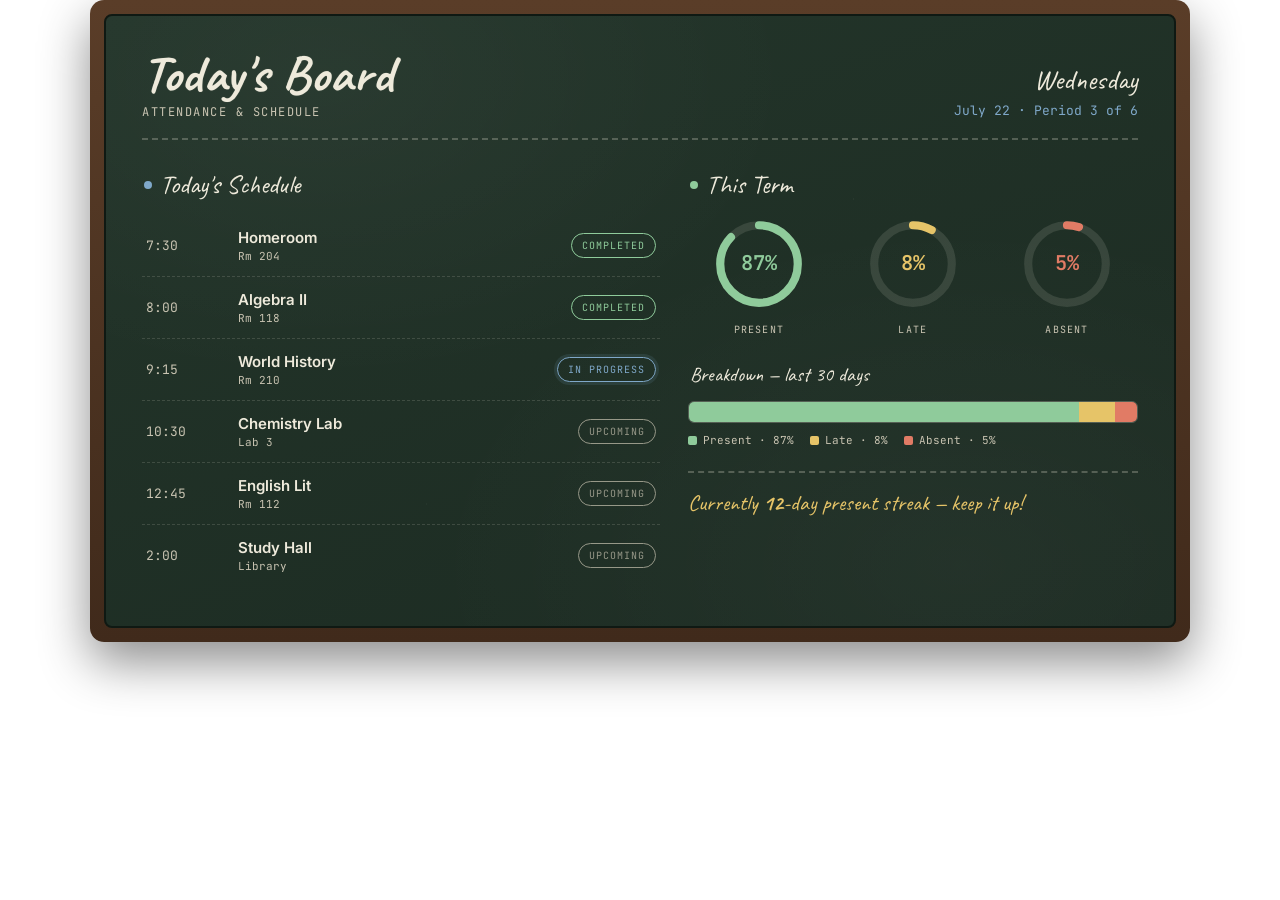
==== dashboard.html @ 0fea74de "created the initial idea or concept of the website." ====
<!DOCTYPE html>
<html lang="en">
<head>
<meta charset="UTF-8">
<meta name="viewport" content="width=device-width, initial-scale=1.0">
<title>Attendance Board</title>
<link rel="preconnect" href="https://fonts.googleapis.com">
<link rel="preconnect" href="https://fonts.gstatic.com" crossorigin>
<link rel="stylesheet" href="/dashboard/dashboard.css">
</head>
<body>

<div class="frame">
  <div class="board">
    <header class="top">
      <div>
        <div class="headline">Today's Board</div>
        <div class="subline">Attendance &amp; Schedule</div>
      </div>
      <div class="date-badge">
        <span class="big" id="dateBig">Wednesday</span>
        July 22 &middot; Period 3 of 6
      </div>
    </header>

    <div class="layout">
      <!-- schedule -->
      <section>
        <div class="panel-title"><span class="dot"></span>Today's Schedule</div>
        <ul class="schedule-list" id="scheduleList"></ul>
      </section>

      <!-- stats -->
      <section>
        <div class="panel-title"><span class="dot" style="background:var(--chalk-mint)"></span>This Term</div>

        <div class="rings-row" id="ringsRow"></div>

        <div class="panel-title" style="font-size:20px;">Breakdown &mdash; last 30 days</div>
        <div class="stack-bar" id="stackBar"></div>
        <div class="legend" id="legend"></div>

        <div class="streak-note">Currently <span class="num">12</span>-day present streak &mdash; keep it up!</div>
      </section>
    </div>
  </div>
</div>

<script src="/dashboard/dashboard.js" defer></script>

</body>
</html>
---- dashboard/dashboard.css ----
@import url('https://fonts.googleapis.com/css2?family=Caveat:wght@500;600;700&family=Inter:wght@400;500;600;700&family=JetBrains+Mono:wght@400;500;600&display=swap');

:root{
  --board-1:#1c2b22;
  --board-2:#23352a;
  --board-edge:#0f1913;
  --chalk-white:#eeeadb;
  --chalk-white-dim:#c9c4b2;
  --chalk-mint:#8fcb9b;
  --chalk-yellow:#e6c468;
  --chalk-coral:#e17b65;
  --chalk-blue:#7fa8c9;
  --wood-frame:#5a3d28;
  --wood-frame-dark:#402a1b;
}

*{box-sizing:border-box;}

body{
  margin:0;
  background:transparent;
  font-family:'Inter',sans-serif;
  color:var(--chalk-white);
}

.frame{
  background:linear-gradient(180deg,var(--wood-frame),var(--wood-frame-dark));
  padding:14px;
  border-radius:14px;
  max-width:1100px;
  margin:0 auto;
  box-shadow:0 20px 50px rgba(0,0,0,.45);
}

.board{
  background:
    radial-gradient(ellipse at 20% 10%, rgba(255,255,255,0.035), transparent 40%),
    radial-gradient(ellipse at 80% 90%, rgba(255,255,255,0.03), transparent 45%),
    linear-gradient(160deg, var(--board-2), var(--board-1));
  border:2px solid var(--board-edge);
  border-radius:8px;
  padding:32px 36px 40px;
  position:relative;
  overflow:hidden;
}

.board::after{
  content:"";
  position:absolute;
  inset:0;
  background-image:
    radial-gradient(1px 1px at 10% 20%, rgba(255,255,255,.08), transparent),
    radial-gradient(1px 1px at 30% 80%, rgba(255,255,255,.06), transparent),
    radial-gradient(1px 1px at 70% 30%, rgba(255,255,255,.07), transparent),
    radial-gradient(1px 1px at 85% 65%, rgba(255,255,255,.05), transparent),
    radial-gradient(1px 1px at 50% 50%, rgba(255,255,255,.04), transparent);
  pointer-events:none;
}

header.top{
  display:flex;
  justify-content:space-between;
  align-items:flex-end;
  margin-bottom:28px;
  position:relative;
  z-index:1;
  flex-wrap:wrap;
  gap:12px;
  border-bottom:2px dashed rgba(238,234,219,0.25);
  padding-bottom:18px;
}

.headline{
  font-family:'Caveat',cursive;
  font-weight:700;
  font-size:52px;
  line-height:1;
  letter-spacing:.5px;
  color:var(--chalk-white);
  text-shadow:0 0 1px rgba(238,234,219,0.3);
}

.subline{
  font-family:'JetBrains Mono',monospace;
  font-size:12px;
  letter-spacing:1.5px;
  text-transform:uppercase;
  color:var(--chalk-white-dim);
  margin-top:4px;
}

.date-badge{
  font-family:'JetBrains Mono',monospace;
  font-size:13px;
  color:var(--chalk-blue);
  text-align:right;
  line-height:1.5;
}

.date-badge .big{
  font-family:'Caveat',cursive;
  font-size:28px;
  color:var(--chalk-white);
  display:block;
}

.layout{
  display:grid;
  grid-template-columns:1.15fr 1fr;
  gap:28px;
  position:relative;
  z-index:1;
}

@media (max-width:760px){
  .layout{grid-template-columns:1fr;}
  .headline{font-size:40px;}
}

.panel-title{
  font-family:'Caveat',cursive;
  font-size:26px;
  color:var(--chalk-white);
  margin:0 0 14px 2px;
  display:flex;
  align-items:center;
  gap:8px;
}

.panel-title .dot{
  width:8px;
  height:8px;
  border-radius:50%;
  background:var(--chalk-blue);
  display:inline-block;
}

.schedule-list{
  list-style:none;
  margin:0;
  padding:0;
  display:flex;
  flex-direction:column;
  gap:0;
}

.schedule-item{
  display:grid;
  grid-template-columns:78px 1fr auto;
  align-items:center;
  gap:14px;
  padding:13px 4px;
  border-bottom:1px dashed rgba(238,234,219,0.15);
}

.schedule-item:last-child{border-bottom:none;}

.schedule-time{
  font-family:'JetBrains Mono',monospace;
  font-size:13px;
  color:var(--chalk-white-dim);
}

.schedule-info .subject{
  font-weight:600;
  font-size:15px;
  color:var(--chalk-white);
}

.schedule-info .room{
  font-family:'JetBrains Mono',monospace;
  font-size:11px;
  color:var(--chalk-white-dim);
  margin-top:2px;
}

.status-pill{
  font-family:'JetBrains Mono',monospace;
  font-size:10px;
  letter-spacing:1px;
  text-transform:uppercase;
  padding:5px 10px;
  border-radius:20px;
  border:1px solid currentColor;
  white-space:nowrap;
}

.status-pill.now{color:var(--chalk-blue); box-shadow:0 0 0 3px rgba(127,168,201,0.12);}
.status-pill.done{color:var(--chalk-mint);}
.status-pill.upcoming{color:var(--chalk-white-dim); opacity:.7;}

.rings-row{
  display:flex;
  justify-content:space-between;
  gap:12px;
  margin-bottom:26px;
}

.ring-card{
  text-align:center;
  flex:1;
}

.ring-card svg{width:100%; max-width:98px; height:auto;}

.ring-label{
  font-family:'JetBrains Mono',monospace;
  font-size:10px;
  letter-spacing:1.2px;
  text-transform:uppercase;
  margin-top:6px;
  color:var(--chalk-white-dim);
}

.ring-value{
  font-family:'Caveat',cursive;
  font-size:24px;
  font-weight:700;
}

.stack-bar{
  height:22px;
  border-radius:6px;
  overflow:hidden;
  display:flex;
  border:1px solid rgba(238,234,219,0.25);
  margin-bottom:10px;
}

.stack-seg{height:100%;}

.legend{
  display:flex;
  gap:16px;
  flex-wrap:wrap;
  font-family:'JetBrains Mono',monospace;
  font-size:11px;
  color:var(--chalk-white-dim);
  margin-bottom:24px;
}

.legend span{display:flex; align-items:center; gap:6px;}

.legend i{width:9px;height:9px;border-radius:2px;display:inline-block;}

.streak-note{
  font-family:'Caveat',cursive;
  font-size:22px;
  color:var(--chalk-yellow);
  border-top:2px dashed rgba(238,234,219,0.25);
  padding-top:16px;
  margin-top:4px;
}

.streak-note .num{font-weight:700;}

.ring-progress{
  transition:stroke-dashoffset 1.1s ease;
}

@media (prefers-reduced-motion:reduce){
  .ring-progress{transition:none;}
}
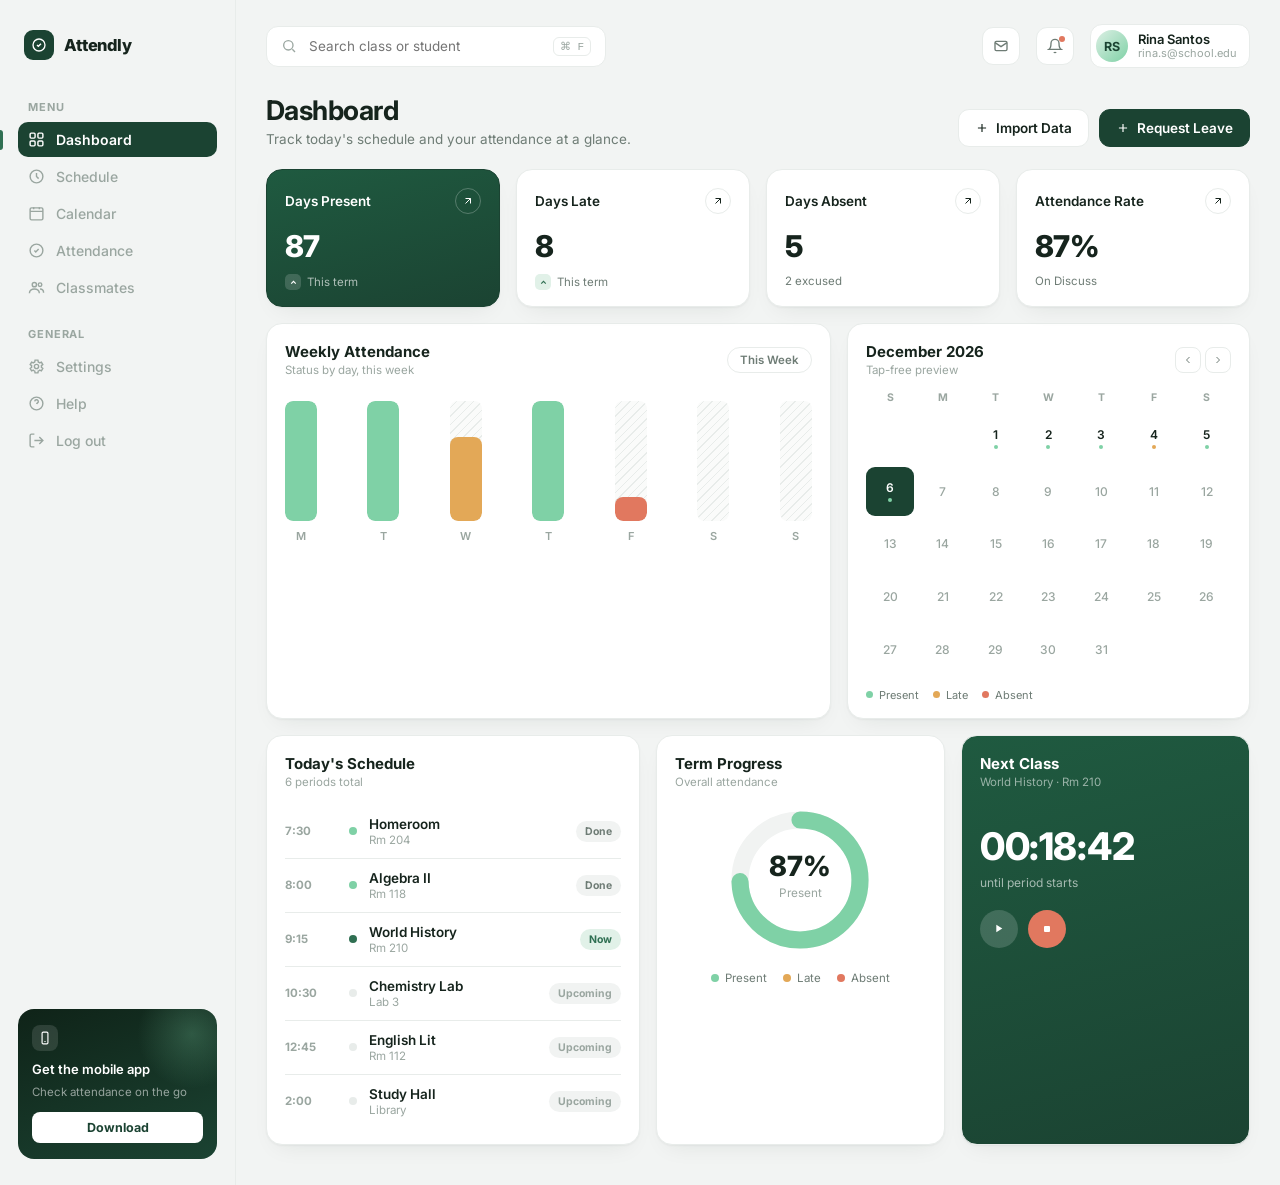
==== commit 36e4d10e: "#1 implemented" ====
--- a/dashboard.html
+++ b/dashboard.html
@@ -3,50 +3,241 @@
 <head>
 <meta charset="UTF-8">
 <meta name="viewport" content="width=device-width, initial-scale=1.0">
-<title>Attendance Board</title>
-<link rel="preconnect" href="https://fonts.googleapis.com">
-<link rel="preconnect" href="https://fonts.gstatic.com" crossorigin>
-<link rel="stylesheet" href="/dashboard/dashboard.css">
+<title>Dashboard</title>
+<link rel="stylesheet" href="./dashboard/dashboard.css">
 </head>
 <body>
 
-<div class="frame">
-  <div class="board">
-    <header class="top">
+<div class="app">
+
+  <!-- ================= SIDEBAR ================= -->
+  <aside class="sidebar">
+    <div class="brand">
+      <div class="brand-mark">
+        <svg viewBox="0 0 24 24" fill="none" stroke="#fff" stroke-width="2"><path d="M9 12l2 2 4-4"/><circle cx="12" cy="12" r="9"/></svg>
+      </div>
+      <div class="brand-name">Attendly</div>
+    </div>
+
+    <div class="nav-label">Menu</div>
+    <div class="nav-group">
+      <a class="nav-item active" href="javascript:void(0)">
+        <svg viewBox="0 0 24 24" fill="none" stroke="currentColor" stroke-width="2"><rect x="3" y="3" width="7" height="7" rx="1.5"/><rect x="14" y="3" width="7" height="7" rx="1.5"/><rect x="3" y="14" width="7" height="7" rx="1.5"/><rect x="14" y="14" width="7" height="7" rx="1.5"/></svg>
+        Dashboard
+      </a>
+      <a class="nav-item" href="javascript:void(0)">
+        <svg viewBox="0 0 24 24" fill="none" stroke="currentColor" stroke-width="2"><circle cx="12" cy="12" r="9"/><path d="M12 7v5l3 3"/></svg>
+        Schedule
+      </a>
+      <a class="nav-item" href="javascript:void(0)">
+        <svg viewBox="0 0 24 24" fill="none" stroke="currentColor" stroke-width="2"><rect x="3" y="4" width="18" height="17" rx="2"/><path d="M3 9h18M8 3v3M16 3v3"/></svg>
+        Calendar
+      </a>
+      <a class="nav-item" href="javascript:void(0)">
+        <svg viewBox="0 0 24 24" fill="none" stroke="currentColor" stroke-width="2"><path d="M9 12l2 2 4-4"/><circle cx="12" cy="12" r="9"/></svg>
+        Attendance
+      </a>
+      <a class="nav-item" href="javascript:void(0)">
+        <svg viewBox="0 0 24 24" fill="none" stroke="currentColor" stroke-width="2"><circle cx="9" cy="8" r="3"/><path d="M2 20c0-3.5 3-6 7-6s7 2.5 7 6"/><circle cx="17" cy="8" r="2.5"/><path d="M17 14c2.8 0 5 2 5 5.5"/></svg>
+        Classmates
+      </a>
+    </div>
+
+    <div class="nav-label">General</div>
+    <div class="nav-group">
+      <a class="nav-item" href="javascript:void(0)">
+        <svg viewBox="0 0 24 24" fill="none" stroke="currentColor" stroke-width="2"><circle cx="12" cy="12" r="3"/><path d="M19 12a7 7 0 00-.1-1.2l2-1.6-2-3.4-2.4 1a7 7 0 00-2-1.2L14 3h-4l-.5 2.6a7 7 0 00-2 1.2l-2.4-1-2 3.4 2 1.6A7 7 0 005 12c0 .4 0 .8.1 1.2l-2 1.6 2 3.4 2.4-1c.6.5 1.3.9 2 1.2L10 21h4l.5-2.6c.7-.3 1.4-.7 2-1.2l2.4 1 2-3.4-2-1.6c.1-.4.1-.8.1-1.2z"/></svg>
+        Settings
+      </a>
+      <a class="nav-item" href="javascript:void(0)">
+        <svg viewBox="0 0 24 24" fill="none" stroke="currentColor" stroke-width="2"><circle cx="12" cy="12" r="9"/><path d="M9.5 9a2.5 2.5 0 015 .5c0 1.5-2 1.7-2.3 3.2M12 17h.01"/></svg>
+        Help
+      </a>
+      <a class="nav-item" href="javascript:void(0)">
+        <svg viewBox="0 0 24 24" fill="none" stroke="currentColor" stroke-width="2"><path d="M9 21H5a2 2 0 01-2-2V5a2 2 0 012-2h4M16 17l5-5-5-5M21 12H9"/></svg>
+        Log out
+      </a>
+    </div>
+
+    <div class="sidebar-spacer"></div>
+
+    <div class="app-promo">
+      <div class="promo-icon">
+        <svg viewBox="0 0 24 24" fill="none" stroke="#fff" stroke-width="2"><rect x="7" y="2" width="10" height="20" rx="2"/><path d="M11 18h2"/></svg>
+      </div>
+      <p>Get the mobile app</p>
+      <span>Check attendance on the go</span>
+      <div class="promo-btn">Download</div>
+    </div>
+  </aside>
+
+  <!-- ================= MAIN ================= -->
+  <main class="main">
+
+    <div class="topbar">
+      <div class="search">
+        <svg viewBox="0 0 24 24" fill="none" stroke="currentColor" stroke-width="2"><circle cx="11" cy="11" r="7"/><path d="M21 21l-4-4"/></svg>
+        <input type="text" placeholder="Search class or student">
+        <kbd>&#8984; F</kbd>
+      </div>
+      <div class="topbar-spacer"></div>
+      <div class="icon-btn">
+        <svg viewBox="0 0 24 24" fill="none" stroke="currentColor" stroke-width="2"><rect x="3" y="5" width="18" height="14" rx="2"/><path d="M3 7l9 6 9-6"/></svg>
+      </div>
+      <div class="icon-btn">
+        <svg viewBox="0 0 24 24" fill="none" stroke="currentColor" stroke-width="2"><path d="M18 8a6 6 0 00-12 0c0 7-3 9-3 9h18s-3-2-3-9"/><path d="M13.7 21a2 2 0 01-3.4 0"/></svg>
+        <span class="dot"></span>
+      </div>
+      <div class="user-chip">
+        <div class="avatar">RS</div>
+        <div>
+          <div class="name">Rina Santos</div>
+          <div class="email">rina.s@school.edu</div>
+        </div>
+      </div>
+    </div>
+
+    <div class="page-head">
       <div>
-        <div class="headline">Today's Board</div>
-        <div class="subline">Attendance &amp; Schedule</div>
-      </div>
-      <div class="date-badge">
-        <span class="big" id="dateBig">Wednesday</span>
-        July 22 &middot; Period 3 of 6
-      </div>
-    </header>
-
-    <div class="layout">
-      <!-- schedule -->
-      <section>
-        <div class="panel-title"><span class="dot"></span>Today's Schedule</div>
-        <ul class="schedule-list" id="scheduleList"></ul>
-      </section>
-
-      <!-- stats -->
-      <section>
-        <div class="panel-title"><span class="dot" style="background:var(--chalk-mint)"></span>This Term</div>
-
-        <div class="rings-row" id="ringsRow"></div>
-
-        <div class="panel-title" style="font-size:20px;">Breakdown &mdash; last 30 days</div>
-        <div class="stack-bar" id="stackBar"></div>
-        <div class="legend" id="legend"></div>
-
-        <div class="streak-note">Currently <span class="num">12</span>-day present streak &mdash; keep it up!</div>
-      </section>
-    </div>
-  </div>
+        <h1>Dashboard</h1>
+        <p>Track today's schedule and your attendance at a glance.</p>
+      </div>
+      <div class="head-actions">
+        <button class="btn">
+          <svg viewBox="0 0 24 24" fill="none" stroke="currentColor" stroke-width="2"><path d="M12 5v14M5 12h14"/></svg>
+          Import Data
+        </button>
+        <button class="btn primary">
+          <svg viewBox="0 0 24 24" fill="none" stroke="currentColor" stroke-width="2"><path d="M12 5v14M5 12h14"/></svg>
+          Request Leave
+        </button>
+      </div>
+    </div>
+
+    <!-- STAT CARDS -->
+    <div class="stats-row">
+      <div class="card stat-card dark">
+        <div class="stat-top">
+          <span class="label">Days Present</span>
+          <div class="circ"><svg viewBox="0 0 24 24" fill="none" stroke="currentColor" stroke-width="2"><path d="M7 17L17 7M7 7h10v10"/></svg></div>
+        </div>
+        <div class="value">87</div>
+        <div class="foot"><span class="up"><svg viewBox="0 0 24 24" fill="none" stroke="currentColor" stroke-width="3"><path d="M6 15l6-6 6 6"/></svg></span> This term</div>
+      </div>
+      <div class="card stat-card">
+        <div class="stat-top">
+          <span class="label">Days Late</span>
+          <div class="circ"><svg viewBox="0 0 24 24" fill="none" stroke="currentColor" stroke-width="2"><path d="M7 17L17 7M7 7h10v10"/></svg></div>
+        </div>
+        <div class="value">8</div>
+        <div class="foot"><span class="up"><svg viewBox="0 0 24 24" fill="none" stroke="currentColor" stroke-width="3"><path d="M6 15l6-6 6 6"/></svg></span> This term</div>
+      </div>
+      <div class="card stat-card">
+        <div class="stat-top">
+          <span class="label">Days Absent</span>
+          <div class="circ"><svg viewBox="0 0 24 24" fill="none" stroke="currentColor" stroke-width="2"><path d="M7 17L17 7M7 7h10v10"/></svg></div>
+        </div>
+        <div class="value">5</div>
+        <div class="foot">2 excused</div>
+      </div>
+      <div class="card stat-card">
+        <div class="stat-top">
+          <span class="label">Attendance Rate</span>
+          <div class="circ"><svg viewBox="0 0 24 24" fill="none" stroke="currentColor" stroke-width="2"><path d="M7 17L17 7M7 7h10v10"/></svg></div>
+        </div>
+        <div class="value">87%</div>
+        <div class="foot">On Discuss</div>
+      </div>
+    </div>
+
+    <!-- ROW 2: weekly chart + calendar -->
+    <div class="row-2">
+      <div class="card">
+        <div class="card-title-row">
+          <div>
+            <div class="card-title">Weekly Attendance</div>
+            <div class="card-sub">Status by day, this week</div>
+          </div>
+          <div class="pill-select">This Week</div>
+        </div>
+        <div class="bars" id="bars"></div>
+      </div>
+
+      <div class="card">
+        <div class="cal-head">
+          <div>
+            <div class="card-title" id="calMonthLabel">Month</div>
+            <div class="card-sub">Tap-free preview</div>
+          </div>
+          <div class="cal-nav">
+            <button disabled><svg viewBox="0 0 24 24" fill="none" stroke="currentColor" stroke-width="2"><path d="M15 18l-6-6 6-6"/></svg></button>
+            <button disabled><svg viewBox="0 0 24 24" fill="none" stroke="currentColor" stroke-width="2"><path d="M9 6l6 6-6 6"/></svg></button>
+          </div>
+        </div>
+        <div class="cal-grid" id="calGrid"></div>
+        <div class="cal-legend">
+          <span><i style="background:var(--mint)"></i>Present</span>
+          <span><i style="background:var(--amber)"></i>Late</span>
+          <span><i style="background:var(--coral)"></i>Absent</span>
+        </div>
+      </div>
+    </div>
+
+    <!-- ROW 3: schedule + donut + next class -->
+    <div class="row-3">
+      <div class="card">
+        <div class="card-title-row">
+          <div>
+            <div class="card-title">Today's Schedule</div>
+            <div class="card-sub">6 periods total</div>
+          </div>
+        </div>
+        <div id="schedList"></div>
+      </div>
+
+      <div class="card">
+        <div class="card-title-row">
+          <div>
+            <div class="card-title">Term Progress</div>
+            <div class="card-sub">Overall attendance</div>
+          </div>
+        </div>
+        <div class="donut-wrap">
+          <svg viewBox="0 0 140 140" width="150" height="150">
+            <circle cx="70" cy="70" r="56" fill="none" stroke="#F1F3F2" stroke-width="16"/>
+            <circle cx="70" cy="70" r="56" fill="none" stroke="var(--mint)" stroke-width="16"
+              stroke-linecap="round" stroke-dasharray="351.9" stroke-dashoffset="90"
+              transform="rotate(-90 70 70)"/>
+            <text x="70" y="66" text-anchor="middle" font-size="26" font-weight="800" fill="var(--ink)" font-family="Inter">87%</text>
+            <text x="70" y="86" text-anchor="middle" font-size="11" fill="var(--muted-2)" font-family="Inter">Present</text>
+          </svg>
+          <div class="donut-legend">
+            <span><i style="background:var(--mint)"></i>Present</span>
+            <span><i style="background:var(--amber)"></i>Late</span>
+            <span><i style="background:var(--coral)"></i>Absent</span>
+          </div>
+        </div>
+      </div>
+
+      <div class="card next-card">
+        <div class="card-title-row">
+          <div>
+            <div class="card-title">Next Class</div>
+            <div class="card-sub">World History &middot; Rm 210</div>
+          </div>
+        </div>
+        <div class="timer">00:18:42</div>
+        <div class="timer-label">until period starts</div>
+        <div class="timer-controls">
+          <button class="tc-btn play"><svg viewBox="0 0 24 24" fill="currentColor"><path d="M8 5v14l11-7z"/></svg></button>
+          <button class="tc-btn stop"><svg viewBox="0 0 24 24" fill="currentColor"><rect x="6" y="6" width="12" height="12" rx="2"/></svg></button>
+        </div>
+      </div>
+    </div>
+
+  </main>
 </div>
 
-<script src="/dashboard/dashboard.js" defer></script>
-
+<script src="./dashboard/dashboard.js"></script>
 </body>
 </html>
--- a/dashboard/dashboard.css
+++ b/dashboard/dashboard.css
@@ -1,263 +1,440 @@
-@import url('https://fonts.googleapis.com/css2?family=Caveat:wght@500;600;700&family=Inter:wght@400;500;600;700&family=JetBrains+Mono:wght@400;500;600&display=swap');
+@import url('https://fonts.googleapis.com/css2?family=Inter:wght@400;500;600;700;800&display=swap');
 
 :root{
-  --board-1:#1c2b22;
-  --board-2:#23352a;
-  --board-edge:#0f1913;
-  --chalk-white:#eeeadb;
-  --chalk-white-dim:#c9c4b2;
-  --chalk-mint:#8fcb9b;
-  --chalk-yellow:#e6c468;
-  --chalk-coral:#e17b65;
-  --chalk-blue:#7fa8c9;
-  --wood-frame:#5a3d28;
-  --wood-frame-dark:#402a1b;
+  --bg:#F2F4F3;
+  --card:#FFFFFF;
+  --ink:#16241D;
+  --muted:#6E7C75;
+  --muted-2:#9AA6A0;
+  --border:#E8ECEA;
+  --green-deep:#1B4332;
+  --green-deep-2:#1F5A40;
+  --green:#2F6F52;
+  --green-soft:#E1F1E8;
+  --mint:#7FD1A6;
+  --amber:#E3A857;
+  --amber-soft:#FBEEDC;
+  --coral:#E1785F;
+  --coral-soft:#FBE7E1;
+  --shadow: 0 1px 2px rgba(16,36,26,0.04), 0 10px 24px -12px rgba(16,36,26,0.10);
 }
 
 *{box-sizing:border-box;}
-
+html,body{margin:0; padding:0;}
 body{
-  margin:0;
-  background:transparent;
   font-family:'Inter',sans-serif;
-  color:var(--chalk-white);
-}
-
-.frame{
-  background:linear-gradient(180deg,var(--wood-frame),var(--wood-frame-dark));
-  padding:14px;
-  border-radius:14px;
-  max-width:1100px;
+  background:var(--bg);
+  color:var(--ink);
+  -webkit-font-smoothing:antialiased;
+}
+
+a{text-decoration:none; color:inherit;}
+button{font-family:inherit;}
+
+.app{
+  display:flex;
+  max-width:1360px;
   margin:0 auto;
-  box-shadow:0 20px 50px rgba(0,0,0,.45);
-}
-
-.board{
-  background:
-    radial-gradient(ellipse at 20% 10%, rgba(255,255,255,0.035), transparent 40%),
-    radial-gradient(ellipse at 80% 90%, rgba(255,255,255,0.03), transparent 45%),
-    linear-gradient(160deg, var(--board-2), var(--board-1));
-  border:2px solid var(--board-edge);
-  border-radius:8px;
-  padding:32px 36px 40px;
+  min-height:100vh;
+}
+
+/* ---------------- Sidebar ---------------- */
+.sidebar{
+  width:236px;
+  flex-shrink:0;
+  padding:26px 18px;
+  display:flex;
+  flex-direction:column;
+  border-right:1px solid var(--border);
+}
+.brand{
+  display:flex;
+  align-items:center;
+  gap:10px;
+  padding:4px 6px 26px;
+}
+.brand-mark{
+  width:30px; height:30px;
+  border-radius:9px;
+  background:var(--green-deep);
+  display:flex; align-items:center; justify-content:center;
+}
+.brand-mark svg{width:16px; height:16px;}
+.brand-name{font-weight:800; font-size:16.5px; letter-spacing:-0.01em;}
+
+.nav-label{
+  font-size:11px;
+  font-weight:700;
+  letter-spacing:.08em;
+  color:var(--muted-2);
+  text-transform:uppercase;
+  padding:14px 10px 8px;
+}
+.nav-group{display:flex; flex-direction:column; gap:2px; margin-bottom:8px;}
+.nav-item{
+  display:flex;
+  align-items:center;
+  gap:11px;
+  padding:9px 10px;
+  border-radius:10px;
+  font-size:14px;
+  font-weight:500;
+  color:var(--muted-2);
+  cursor:default;
+  user-select:none;
+  position:relative;
+}
+.nav-item svg{width:17px; height:17px; flex-shrink:0;}
+.nav-item.active{
+  background:var(--green-deep);
+  color:#fff;
+  font-weight:600;
+}
+.nav-item.active::before{
+  content:"";
+  position:absolute;
+  left:-18px;
+  top:50%; transform:translateY(-50%);
+  width:3px; height:20px;
+  background:var(--green);
+  border-radius:0 4px 4px 0;
+}
+.nav-item .badge{
+  margin-left:auto;
+  font-size:10.5px;
+  font-weight:700;
+  background:var(--coral-soft);
+  color:var(--coral);
+  padding:1px 7px;
+  border-radius:20px;
+}
+.nav-item.active .badge{background:rgba(255,255,255,0.18); color:#fff;}
+
+.sidebar-spacer{flex:1;}
+
+.app-promo{
+  background:linear-gradient(160deg,#0F2318,#1B4332);
+  border-radius:16px;
+  padding:16px 14px;
   position:relative;
   overflow:hidden;
 }
-
-.board::after{
+.app-promo::after{
   content:"";
-  position:absolute;
-  inset:0;
-  background-image:
-    radial-gradient(1px 1px at 10% 20%, rgba(255,255,255,.08), transparent),
-    radial-gradient(1px 1px at 30% 80%, rgba(255,255,255,.06), transparent),
-    radial-gradient(1px 1px at 70% 30%, rgba(255,255,255,.07), transparent),
-    radial-gradient(1px 1px at 85% 65%, rgba(255,255,255,.05), transparent),
-    radial-gradient(1px 1px at 50% 50%, rgba(255,255,255,.04), transparent);
-  pointer-events:none;
-}
-
-header.top{
+  position:absolute; right:-30px; top:-30px;
+  width:110px; height:110px;
+  border-radius:50%;
+  background:radial-gradient(circle, rgba(127,209,166,0.25), transparent 70%);
+}
+.app-promo .promo-icon{
+  width:26px; height:26px; border-radius:8px;
+  background:rgba(255,255,255,0.12);
+  display:flex; align-items:center; justify-content:center;
+  margin-bottom:10px;
+}
+.app-promo .promo-icon svg{width:14px; height:14px; stroke:#fff;}
+.app-promo p{
+  color:#fff; font-size:13px; font-weight:600;
+  margin:0 0 2px; line-height:1.3;
+}
+.app-promo span{
+  color:rgba(255,255,255,0.55);
+  font-size:11.5px;
+}
+.promo-btn{
+  display:block;
+  margin-top:12px;
+  background:#fff;
+  color:var(--green-deep);
+  text-align:center;
+  font-size:12.5px;
+  font-weight:700;
+  padding:8px 0;
+  border-radius:8px;
+}
+
+/* ---------------- Main ---------------- */
+.main{
+  flex:1;
+  min-width:0;
+  padding:24px 30px 40px;
+}
+
+.topbar{
+  display:flex;
+  align-items:center;
+  gap:16px;
+  margin-bottom:26px;
+}
+.search{
+  flex:1;
+  display:flex;
+  align-items:center;
+  gap:10px;
+  background:var(--card);
+  border:1px solid var(--border);
+  border-radius:12px;
+  padding:10px 14px;
+  color:var(--muted-2);
+  max-width:340px;
+}
+.search svg{width:16px; height:16px; flex-shrink:0;}
+.search input{
+  border:none; outline:none; background:transparent;
+  font-family:inherit; font-size:13.5px; color:var(--ink); flex:1;
+}
+.search kbd{
+  font-size:11px; color:var(--muted-2);
+  border:1px solid var(--border);
+  border-radius:6px;
+  padding:2px 6px;
+}
+.topbar-spacer{flex:1;} 
+.icon-btn{ 
+  width:38px; height:38px;
+  border-radius:11px;
+  background:var(--card);
+  border:1px solid var(--border);
+  display:flex; align-items:center; justify-content:center;
+  color:var(--muted);
+  position:relative;
+}
+.icon-btn svg{width:16px; height:16px;}
+.icon-btn .dot{
+  position:absolute; top:8px; right:8px;
+  width:6px; height:6px; border-radius:50%;
+  background:var(--coral);
+}
+.user-chip{
+  display:flex; align-items:center; gap:10px;
+  padding:5px 12px 5px 5px;
+  background:var(--card);
+  border:1px solid var(--border);
+  border-radius:12px;
+}
+.avatar{
+  width:32px; height:32px; border-radius:50%;
+  background:linear-gradient(135deg,#DCEFE4,#7FD1A6);
+  display:flex; align-items:center; justify-content:center;
+  font-weight:700; font-size:12.5px; color:var(--green-deep);
+}
+.user-chip .name{font-size:13px; font-weight:600; line-height:1.25;}
+.user-chip .email{font-size:11px; color:var(--muted-2); line-height:1.25;}
+
+.page-head{
   display:flex;
   justify-content:space-between;
   align-items:flex-end;
-  margin-bottom:28px;
+  flex-wrap:wrap;
+  gap:14px;
+  margin-bottom:22px;
+}
+.page-head h1{
+  font-size:27px;
+  margin:0 0 4px;
+  letter-spacing:-0.02em;
+}
+.page-head p{margin:0; color:var(--muted); font-size:13.5px;}
+.head-actions{display:flex; gap:10px;}
+.btn{
+  display:flex; align-items:center; gap:7px;
+  font-size:13.5px; font-weight:600;
+  padding:10px 16px;
+  border-radius:11px;
+  border:1px solid var(--border);
+  background:var(--card);
+  color:var(--ink);
+  cursor:default;
+}
+.btn svg{width:14px; height:14px;}
+.btn.primary{
+  background:var(--green-deep);
+  border-color:var(--green-deep);
+  color:#fff;
+}
+
+/* ---------------- Grid ---------------- */
+.stats-row{
+  display:grid;
+  grid-template-columns:repeat(4,1fr);
+  gap:16px;
+  margin-bottom:16px;
+}
+.card{
+  background:var(--card);
+  border:1px solid var(--border);
+  border-radius:16px;
+  padding:18px 18px 16px;
+  box-shadow:var(--shadow);
+}
+.stat-card{position:relative;}
+.stat-card .stat-top{
+  display:flex; justify-content:space-between; align-items:center;
+  margin-bottom:14px;
+}
+.stat-card .stat-top .label{font-size:13.5px; font-weight:600;}
+.stat-card .circ{
+  width:26px; height:26px; border-radius:50%;
+  border:1px solid var(--border);
+  display:flex; align-items:center; justify-content:center;
+}
+.stat-card .circ svg{width:12px; height:12px;}
+.stat-card .value{font-size:30px; font-weight:800; letter-spacing:-0.02em;}
+.stat-card .foot{
+  display:flex; align-items:center; gap:6px;
+  font-size:11.5px; color:var(--muted);
+  margin-top:10px;
+}
+.stat-card .foot .up{
+  width:16px; height:16px; border-radius:5px;
+  background:var(--green-soft); color:var(--green);
+  display:flex; align-items:center; justify-content:center;
+}
+.stat-card .foot .up svg{width:9px; height:9px;}
+
+.stat-card.dark{
+  background:linear-gradient(165deg,var(--green-deep-2),var(--green-deep));
+  border-color:var(--green-deep);
+  color:#fff;
+}
+.stat-card.dark .circ{border-color:rgba(255,255,255,0.25); color:#fff;}
+.stat-card.dark .foot{color:rgba(255,255,255,0.65);} 
+.stat-card.dark .foot .up{background:rgba(255,255,255,0.16); color:#fff;}
+
+.row-2{
+  display:grid;
+  grid-template-columns:1.4fr 1fr;
+  gap:16px;
+  margin-bottom:16px;
+}
+.row-3{
+  display:grid;
+  grid-template-columns:1.1fr 0.85fr 0.85fr;
+  gap:16px;
+}
+@media (max-width:980px){
+  .stats-row{grid-template-columns:repeat(2,1fr);} 
+  .row-2, .row-3{grid-template-columns:1fr;}
+}
+
+.card-title-row{
+  display:flex; justify-content:space-between; align-items:center;
+  margin-bottom:16px;
+}
+.card-title{font-size:15px; font-weight:700;}
+.card-sub{font-size:11.5px; color:var(--muted-2); margin-top:2px;}
+.pill-select{
+  font-size:11.5px; font-weight:600; color:var(--muted);
+  border:1px solid var(--border);
+  border-radius:20px;
+  padding:5px 12px;
+}
+
+/* weekly chart */
+.bars{
+  display:flex;
+  align-items:flex-end;
+  justify-content:space-between;
+  height:150px;
+  padding-top:10px;
+}
+.bar-col{display:flex; flex-direction:column; align-items:center; gap:8px; width:32px;}
+.bar-track{
+  width:100%;
+  height:120px;
+  border-radius:8px;
+  background-image:repeating-linear-gradient(-45deg, var(--border) 0 1px, transparent 1px 6px);
+  background-color:#FAFBFA;
+  display:flex; align-items:flex-end;
+  overflow:hidden;
+}
+.bar-fill{width:100%; border-radius:8px; position:relative;}
+.bar-day{font-size:11px; color:var(--muted-2); font-weight:600;}
+
+/* calendar */
+.cal-head{
+  display:flex; justify-content:space-between; align-items:center;
+  margin-bottom:14px;
+}
+.cal-nav{display:flex; gap:4px;}
+.cal-nav button{
+  width:26px; height:26px; border-radius:8px;
+  border:1px solid var(--border); background:#fff;
+  display:flex; align-items:center; justify-content:center;
+  color:var(--muted);
+}
+.cal-nav svg{width:12px; height:12px;}
+.cal-grid{
+  display:grid;
+  grid-template-columns:repeat(7,1fr);
+  gap:4px;
+  text-align:center;
+}
+.cal-grid .dow{
+  font-size:10.5px; font-weight:700; color:var(--muted-2);
+  padding-bottom:6px;
+}
+.cal-day{
+  aspect-ratio:1;
+  display:flex; flex-direction:column; align-items:center; justify-content:center;
+  border-radius:9px;
+  font-size:12px; font-weight:600;
+  color:var(--ink);
   position:relative;
-  z-index:1;
-  flex-wrap:wrap;
-  gap:12px;
-  border-bottom:2px dashed rgba(238,234,219,0.25);
-  padding-bottom:18px;
-}
-
-.headline{
-  font-family:'Caveat',cursive;
-  font-weight:700;
-  font-size:52px;
-  line-height:1;
-  letter-spacing:.5px;
-  color:var(--chalk-white);
-  text-shadow:0 0 1px rgba(238,234,219,0.3);
-}
-
-.subline{
-  font-family:'JetBrains Mono',monospace;
-  font-size:12px;
-  letter-spacing:1.5px;
-  text-transform:uppercase;
-  color:var(--chalk-white-dim);
-  margin-top:4px;
-}
-
-.date-badge{
-  font-family:'JetBrains Mono',monospace;
-  font-size:13px;
-  color:var(--chalk-blue);
-  text-align:right;
-  line-height:1.5;
-}
-
-.date-badge .big{
-  font-family:'Caveat',cursive;
-  font-size:28px;
-  color:var(--chalk-white);
-  display:block;
-}
-
-.layout{
-  display:grid;
-  grid-template-columns:1.15fr 1fr;
-  gap:28px;
-  position:relative;
-  z-index:1;
-}
-
-@media (max-width:760px){
-  .layout{grid-template-columns:1fr;}
-  .headline{font-size:40px;}
-}
-
-.panel-title{
-  font-family:'Caveat',cursive;
-  font-size:26px;
-  color:var(--chalk-white);
-  margin:0 0 14px 2px;
-  display:flex;
-  align-items:center;
-  gap:8px;
-}
-
-.panel-title .dot{
-  width:8px;
-  height:8px;
-  border-radius:50%;
-  background:var(--chalk-blue);
-  display:inline-block;
-}
-
-.schedule-list{
-  list-style:none;
-  margin:0;
-  padding:0;
-  display:flex;
-  flex-direction:column;
-  gap:0;
-}
-
-.schedule-item{
-  display:grid;
-  grid-template-columns:78px 1fr auto;
-  align-items:center;
-  gap:14px;
-  padding:13px 4px;
-  border-bottom:1px dashed rgba(238,234,219,0.15);
-}
-
-.schedule-item:last-child{border-bottom:none;}
-
-.schedule-time{
-  font-family:'JetBrains Mono',monospace;
-  font-size:13px;
-  color:var(--chalk-white-dim);
-}
-
-.schedule-info .subject{
-  font-weight:600;
-  font-size:15px;
-  color:var(--chalk-white);
-}
-
-.schedule-info .room{
-  font-family:'JetBrains Mono',monospace;
-  font-size:11px;
-  color:var(--chalk-white-dim);
-  margin-top:2px;
-}
-
-.status-pill{
-  font-family:'JetBrains Mono',monospace;
-  font-size:10px;
-  letter-spacing:1px;
-  text-transform:uppercase;
-  padding:5px 10px;
-  border-radius:20px;
-  border:1px solid currentColor;
+}
+.cal-day.muted{color:var(--muted-2); font-weight:500;}
+.cal-day.today{background:var(--green-deep); color:#fff;}
+.cal-day .dot{
+  width:4px; height:4px; border-radius:50%;
+  margin-top:3px;
+}
+.cal-day.today .dot{background:#fff;}
+.cal-legend{display:flex; gap:14px; margin-top:14px; flex-wrap:wrap;}
+.cal-legend span{display:flex; align-items:center; gap:6px; font-size:11px; color:var(--muted);} 
+.cal-legend i{width:7px; height:7px; border-radius:50%; display:inline-block;}
+
+/* schedule list */
+.sched-item{
+  display:flex; align-items:center; gap:12px;
+  padding:11px 0;
+  border-bottom:1px solid var(--border);
+}
+.sched-item:last-child{border-bottom:none;}
+.sched-time{
+  width:52px; flex-shrink:0;
+  font-size:11.5px; font-weight:700; color:var(--muted-2);
+}
+.sched-dot{
+  width:8px; height:8px; border-radius:50%;
+  flex-shrink:0;
+}
+.sched-info{flex:1; min-width:0;}
+.sched-info .subj{font-size:13.5px; font-weight:600;}
+.sched-info .room{font-size:11.5px; color:var(--muted-2); margin-top:1px;}
+.sched-status{
+  font-size:10.5px; font-weight:700;
+  padding:4px 9px; border-radius:20px;
   white-space:nowrap;
 }
-
-.status-pill.now{color:var(--chalk-blue); box-shadow:0 0 0 3px rgba(127,168,201,0.12);}
-.status-pill.done{color:var(--chalk-mint);}
-.status-pill.upcoming{color:var(--chalk-white-dim); opacity:.7;}
-
-.rings-row{
-  display:flex;
-  justify-content:space-between;
-  gap:12px;
-  margin-bottom:26px;
-}
-
-.ring-card{
-  text-align:center;
-  flex:1;
-}
-
-.ring-card svg{width:100%; max-width:98px; height:auto;}
-
-.ring-label{
-  font-family:'JetBrains Mono',monospace;
-  font-size:10px;
-  letter-spacing:1.2px;
-  text-transform:uppercase;
-  margin-top:6px;
-  color:var(--chalk-white-dim);
-}
-
-.ring-value{
-  font-family:'Caveat',cursive;
-  font-size:24px;
-  font-weight:700;
-}
-
-.stack-bar{
-  height:22px;
-  border-radius:6px;
-  overflow:hidden;
-  display:flex;
-  border:1px solid rgba(238,234,219,0.25);
-  margin-bottom:10px;
-}
-
-.stack-seg{height:100%;}
-
-.legend{
-  display:flex;
-  gap:16px;
-  flex-wrap:wrap;
-  font-family:'JetBrains Mono',monospace;
-  font-size:11px;
-  color:var(--chalk-white-dim);
-  margin-bottom:24px;
-}
-
-.legend span{display:flex; align-items:center; gap:6px;}
-
-.legend i{width:9px;height:9px;border-radius:2px;display:inline-block;}
-
-.streak-note{
-  font-family:'Caveat',cursive;
-  font-size:22px;
-  color:var(--chalk-yellow);
-  border-top:2px dashed rgba(238,234,219,0.25);
-  padding-top:16px;
-  margin-top:4px;
-}
-
-.streak-note .num{font-weight:700;}
-
-.ring-progress{
-  transition:stroke-dashoffset 1.1s ease;
-}
-
-@media (prefers-reduced-motion:reduce){
-  .ring-progress{transition:none;}
-}+.sched-status.now{background:var(--green-soft); color:var(--green);} 
+.sched-status.done{background:#F1F3F2; color:var(--muted);} 
+.sched-status.upcoming{background:#F1F3F2; color:var(--muted-2);} 
+
+/* donut */
+.donut-wrap{display:flex; flex-direction:column; align-items:center;} 
+.donut-legend{display:flex; gap:16px; margin-top:16px; flex-wrap:wrap; justify-content:center;} 
+.donut-legend span{display:flex; align-items:center; gap:6px; font-size:11.5px; color:var(--muted);} 
+.donut-legend i{width:8px;height:8px;border-radius:50%;display:inline-block;} 
+
+/* next class card */
+.next-card{background:linear-gradient(165deg,var(--green-deep-2),var(--green-deep)); color:#fff; display:flex; flex-direction:column;} 
+.next-card .card-title{color:#fff;} 
+.next-card .card-sub{color:rgba(255,255,255,0.55);} 
+.timer{font-family:'Inter',sans-serif; font-size:38px; font-weight:800; letter-spacing:-0.01em; margin:18px 0 6px;} 
+.timer-label{font-size:12px; color:rgba(255,255,255,0.6); margin-bottom:20px;} 
+.timer-controls{display:flex; gap:10px;} 
+.tc-btn{width:38px; height:38px; border-radius:50%; display:flex; align-items:center; justify-content:center; border:none;} 
+.tc-btn.play{background:rgba(255,255,255,0.16); color:#fff;} 
+.tc-btn.play svg{width:13px; height:13px;} 
+.tc-btn.stop{background:var(--coral); color:#fff;} 
+.tc-btn.stop svg{width:12px; height:12px;}
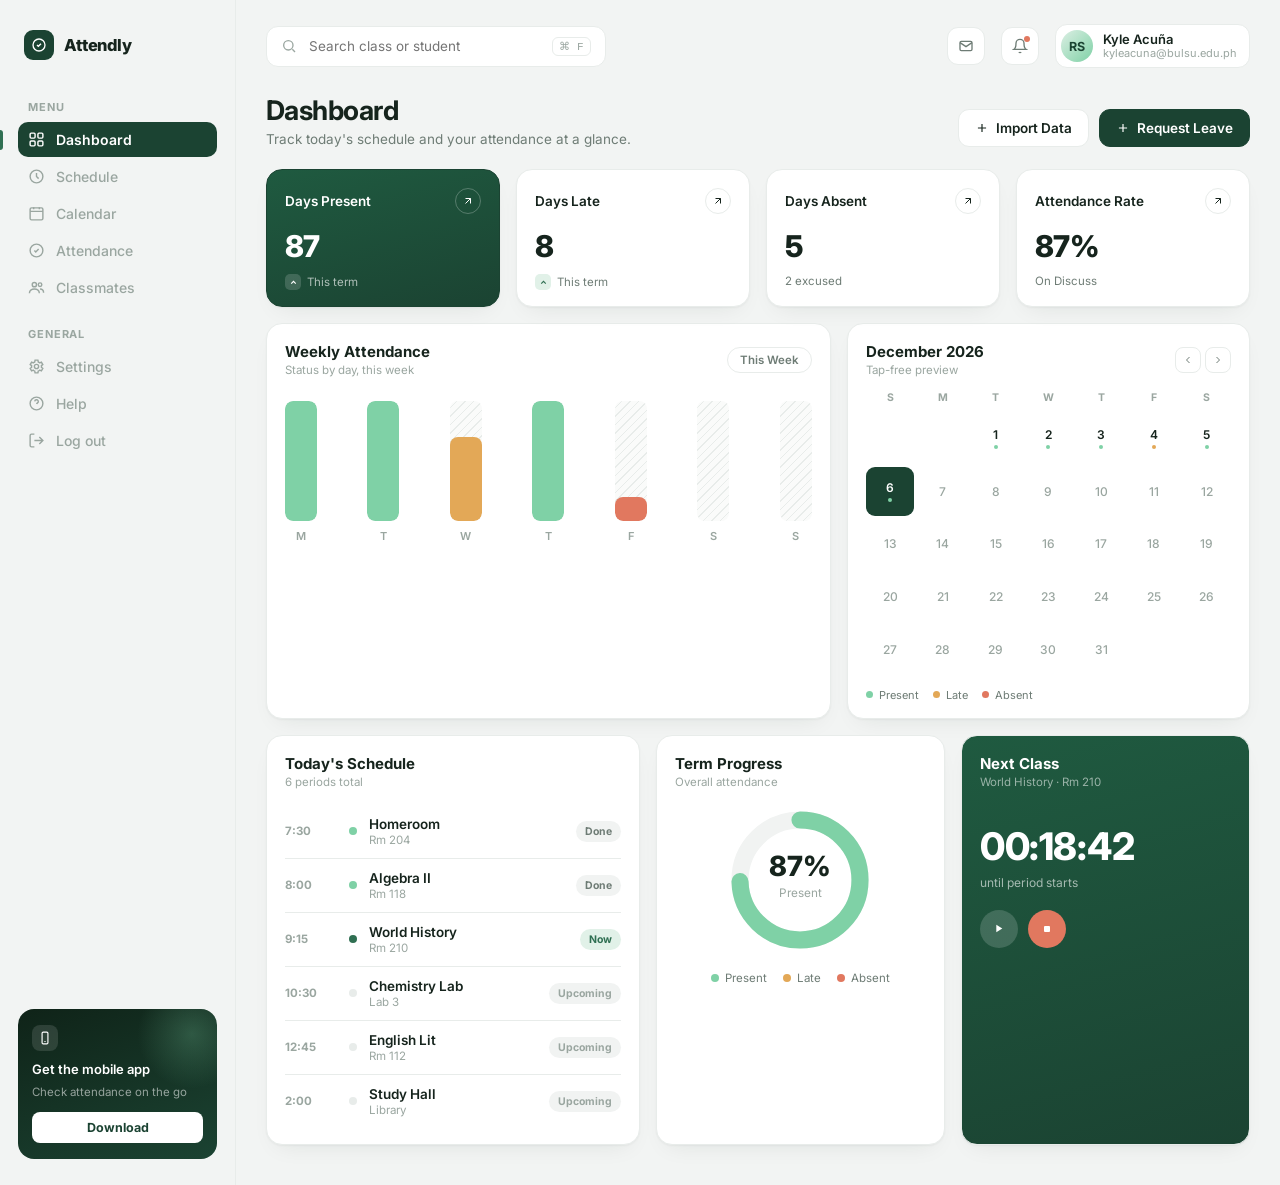
==== commit ac85c590: "added my name lawl" ====
--- a/dashboard.html
+++ b/dashboard.html
@@ -91,8 +91,8 @@
       <div class="user-chip">
         <div class="avatar">RS</div>
         <div>
-          <div class="name">Rina Santos</div>
-          <div class="email">rina.s@school.edu</div>
+          <div class="name">Kyle Acuña</div>
+          <div class="email">kyleacuna@bulsu.edu.ph</div>
         </div>
       </div>
     </div>
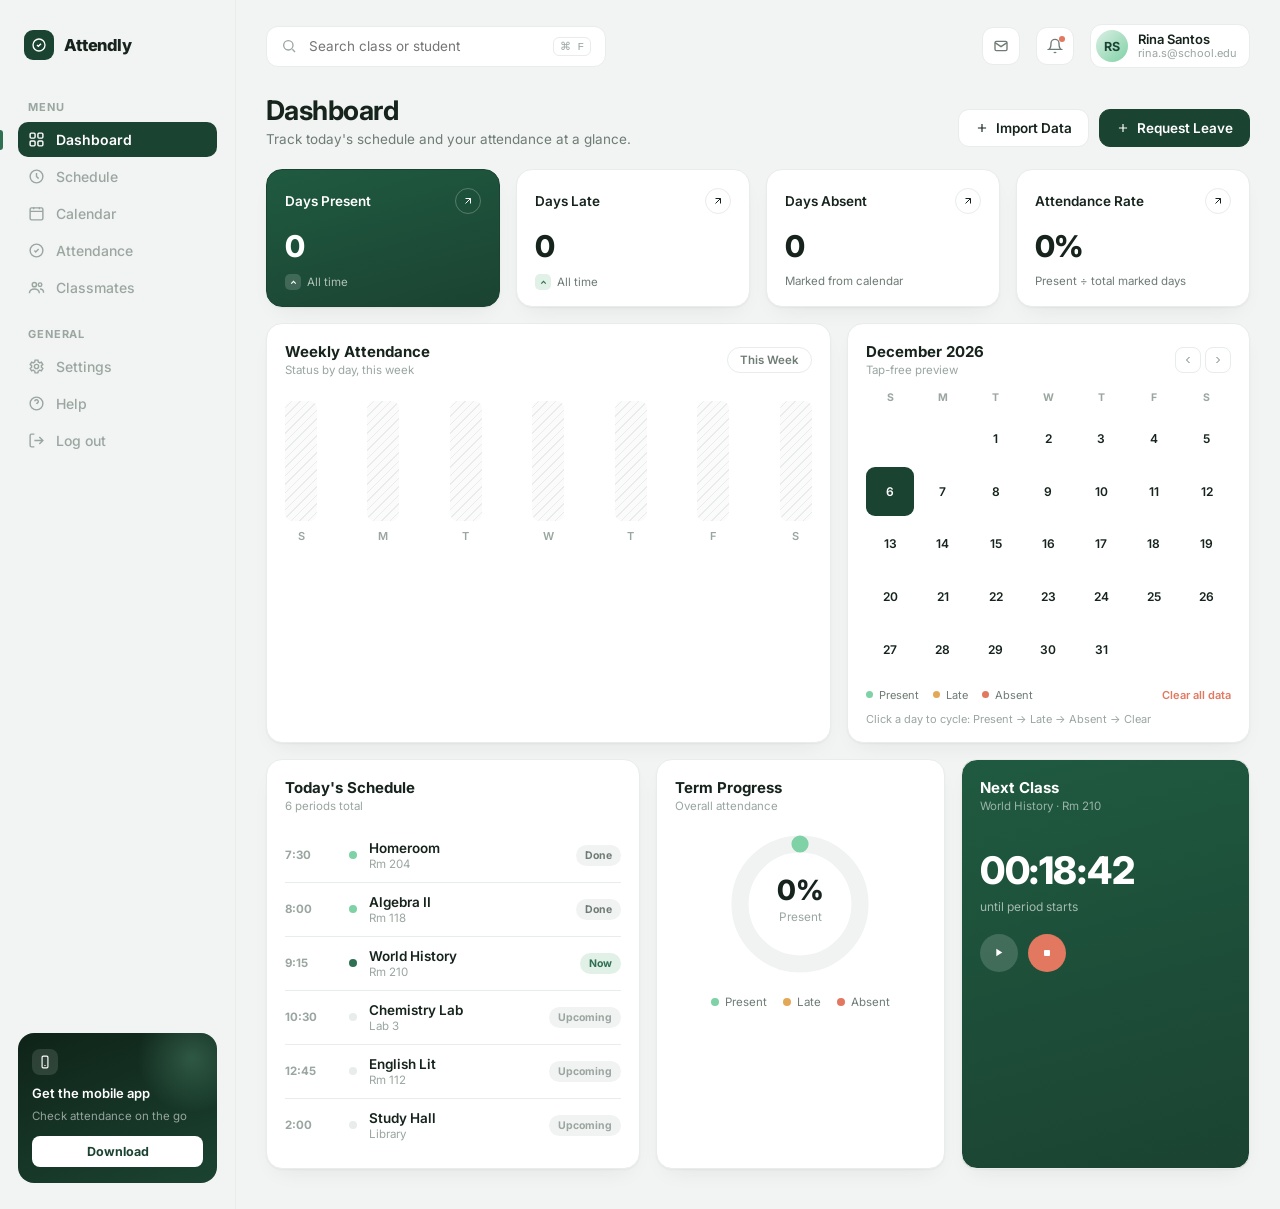
==== commit acae5113: "updated to create function for: Both calendar + persistent data" ====
--- a/dashboard.html
+++ b/dashboard.html
@@ -91,8 +91,8 @@
       <div class="user-chip">
         <div class="avatar">RS</div>
         <div>
-          <div class="name">Kyle Acuña</div>
-          <div class="email">kyleacuna@bulsu.edu.ph</div>
+          <div class="name">Rina Santos</div>
+          <div class="email">rina.s@school.edu</div>
         </div>
       </div>
     </div>
@@ -121,32 +121,32 @@
           <span class="label">Days Present</span>
           <div class="circ"><svg viewBox="0 0 24 24" fill="none" stroke="currentColor" stroke-width="2"><path d="M7 17L17 7M7 7h10v10"/></svg></div>
         </div>
-        <div class="value">87</div>
-        <div class="foot"><span class="up"><svg viewBox="0 0 24 24" fill="none" stroke="currentColor" stroke-width="3"><path d="M6 15l6-6 6 6"/></svg></span> This term</div>
+        <div class="value" id="statPresent">0</div>
+        <div class="foot"><span class="up"><svg viewBox="0 0 24 24" fill="none" stroke="currentColor" stroke-width="3"><path d="M6 15l6-6 6 6"/></svg></span> All time</div>
       </div>
       <div class="card stat-card">
         <div class="stat-top">
           <span class="label">Days Late</span>
           <div class="circ"><svg viewBox="0 0 24 24" fill="none" stroke="currentColor" stroke-width="2"><path d="M7 17L17 7M7 7h10v10"/></svg></div>
         </div>
-        <div class="value">8</div>
-        <div class="foot"><span class="up"><svg viewBox="0 0 24 24" fill="none" stroke="currentColor" stroke-width="3"><path d="M6 15l6-6 6 6"/></svg></span> This term</div>
+        <div class="value" id="statLate">0</div>
+        <div class="foot"><span class="up"><svg viewBox="0 0 24 24" fill="none" stroke="currentColor" stroke-width="3"><path d="M6 15l6-6 6 6"/></svg></span> All time</div>
       </div>
       <div class="card stat-card">
         <div class="stat-top">
           <span class="label">Days Absent</span>
           <div class="circ"><svg viewBox="0 0 24 24" fill="none" stroke="currentColor" stroke-width="2"><path d="M7 17L17 7M7 7h10v10"/></svg></div>
         </div>
-        <div class="value">5</div>
-        <div class="foot">2 excused</div>
+        <div class="value" id="statAbsent">0</div>
+        <div class="foot" id="statAbsentFoot">Marked from calendar</div>
       </div>
       <div class="card stat-card">
         <div class="stat-top">
           <span class="label">Attendance Rate</span>
           <div class="circ"><svg viewBox="0 0 24 24" fill="none" stroke="currentColor" stroke-width="2"><path d="M7 17L17 7M7 7h10v10"/></svg></div>
         </div>
-        <div class="value">87%</div>
-        <div class="foot">On Discuss</div>
+        <div class="value" id="statRate">0%</div>
+        <div class="foot">Present &divide; total marked days</div>
       </div>
     </div>
 
@@ -170,8 +170,8 @@
             <div class="card-sub">Tap-free preview</div>
           </div>
           <div class="cal-nav">
-            <button disabled><svg viewBox="0 0 24 24" fill="none" stroke="currentColor" stroke-width="2"><path d="M15 18l-6-6 6-6"/></svg></button>
-            <button disabled><svg viewBox="0 0 24 24" fill="none" stroke="currentColor" stroke-width="2"><path d="M9 6l6 6-6 6"/></svg></button>
+            <button id="calPrev"><svg viewBox="0 0 24 24" fill="none" stroke="currentColor" stroke-width="2"><path d="M15 18l-6-6 6-6"/></svg></button>
+            <button id="calNext"><svg viewBox="0 0 24 24" fill="none" stroke="currentColor" stroke-width="2"><path d="M9 6l6 6-6 6"/></svg></button>
           </div>
         </div>
         <div class="cal-grid" id="calGrid"></div>
@@ -179,7 +179,9 @@
           <span><i style="background:var(--mint)"></i>Present</span>
           <span><i style="background:var(--amber)"></i>Late</span>
           <span><i style="background:var(--coral)"></i>Absent</span>
-        </div>
+          <button class="cal-clear" id="calClear">Clear all data</button>
+        </div>
+        <div class="cal-hint">Click a day to cycle: Present &rarr; Late &rarr; Absent &rarr; Clear</div>
       </div>
     </div>
 
@@ -205,10 +207,10 @@
         <div class="donut-wrap">
           <svg viewBox="0 0 140 140" width="150" height="150">
             <circle cx="70" cy="70" r="56" fill="none" stroke="#F1F3F2" stroke-width="16"/>
-            <circle cx="70" cy="70" r="56" fill="none" stroke="var(--mint)" stroke-width="16"
-              stroke-linecap="round" stroke-dasharray="351.9" stroke-dashoffset="90"
+            <circle id="donutProgress" cx="70" cy="70" r="56" fill="none" stroke="var(--mint)" stroke-width="16"
+              stroke-linecap="round" stroke-dasharray="351.9" stroke-dashoffset="351.9"
               transform="rotate(-90 70 70)"/>
-            <text x="70" y="66" text-anchor="middle" font-size="26" font-weight="800" fill="var(--ink)" font-family="Inter">87%</text>
+            <text id="donutPct" x="70" y="66" text-anchor="middle" font-size="26" font-weight="800" fill="var(--ink)" font-family="Inter">0%</text>
             <text x="70" y="86" text-anchor="middle" font-size="11" fill="var(--muted-2)" font-family="Inter">Present</text>
           </svg>
           <div class="donut-legend">
--- a/dashboard/dashboard.css
+++ b/dashboard/dashboard.css
@@ -189,8 +189,8 @@
   border-radius:6px;
   padding:2px 6px;
 }
-.topbar-spacer{flex:1;} 
-.icon-btn{ 
+.topbar-spacer{flex:1;}
+.icon-btn{
   width:38px; height:38px;
   border-radius:11px;
   background:var(--card);
@@ -298,7 +298,7 @@
   color:#fff;
 }
 .stat-card.dark .circ{border-color:rgba(255,255,255,0.25); color:#fff;}
-.stat-card.dark .foot{color:rgba(255,255,255,0.65);} 
+.stat-card.dark .foot{color:rgba(255,255,255,0.65);}
 .stat-card.dark .foot .up{background:rgba(255,255,255,0.16); color:#fff;}
 
 .row-2{
@@ -313,7 +313,7 @@
   gap:16px;
 }
 @media (max-width:980px){
-  .stats-row{grid-template-columns:repeat(2,1fr);} 
+  .stats-row{grid-template-columns:repeat(2,1fr);}
   .row-2, .row-3{grid-template-columns:1fr;}
 }
 
@@ -381,17 +381,38 @@
   font-size:12px; font-weight:600;
   color:var(--ink);
   position:relative;
-}
+  cursor:pointer;
+  border:1px solid transparent;
+  transition:background .12s ease, border-color .12s ease;
+}
+.cal-day.empty{cursor:default;}
+.cal-day:not(.empty):hover{background:var(--green-soft); border-color:var(--mint);}
 .cal-day.muted{color:var(--muted-2); font-weight:500;}
 .cal-day.today{background:var(--green-deep); color:#fff;}
+.cal-day.today:hover{background:var(--green-deep);}
+.cal-day.st-present{background:var(--green-soft);}
+.cal-day.st-late{background:var(--amber-soft);}
+.cal-day.st-absent{background:var(--coral-soft);}
 .cal-day .dot{
   width:4px; height:4px; border-radius:50%;
   margin-top:3px;
 }
 .cal-day.today .dot{background:#fff;}
-.cal-legend{display:flex; gap:14px; margin-top:14px; flex-wrap:wrap;}
-.cal-legend span{display:flex; align-items:center; gap:6px; font-size:11px; color:var(--muted);} 
+.cal-legend{display:flex; gap:14px; margin-top:14px; flex-wrap:wrap; align-items:center;}
+.cal-legend span{
+  display:flex; align-items:center; gap:6px;
+  font-size:11px; color:var(--muted);
+}
 .cal-legend i{width:7px; height:7px; border-radius:50%; display:inline-block;}
+.cal-hint{font-size:11px; color:var(--muted-2); margin-top:10px;}
+.cal-clear{
+  margin-left:auto;
+  font-size:11px; font-weight:600;
+  color:var(--coral);
+  cursor:pointer;
+  background:none; border:none; font-family:inherit;
+  padding:0;
+}
 
 /* schedule list */
 .sched-item{
@@ -416,25 +437,43 @@
   padding:4px 9px; border-radius:20px;
   white-space:nowrap;
 }
-.sched-status.now{background:var(--green-soft); color:var(--green);} 
-.sched-status.done{background:#F1F3F2; color:var(--muted);} 
-.sched-status.upcoming{background:#F1F3F2; color:var(--muted-2);} 
+.sched-status.now{background:var(--green-soft); color:var(--green);}
+.sched-status.done{background:#F1F3F2; color:var(--muted);}
+.sched-status.upcoming{background:#F1F3F2; color:var(--muted-2);}
 
 /* donut */
-.donut-wrap{display:flex; flex-direction:column; align-items:center;} 
-.donut-legend{display:flex; gap:16px; margin-top:16px; flex-wrap:wrap; justify-content:center;} 
-.donut-legend span{display:flex; align-items:center; gap:6px; font-size:11.5px; color:var(--muted);} 
-.donut-legend i{width:8px;height:8px;border-radius:50%;display:inline-block;} 
+.donut-wrap{display:flex; flex-direction:column; align-items:center;}
+.donut-legend{
+  display:flex; gap:16px; margin-top:16px; flex-wrap:wrap; justify-content:center;
+}
+.donut-legend span{
+  display:flex; align-items:center; gap:6px;
+  font-size:11.5px; color:var(--muted);
+}
+.donut-legend i{width:8px;height:8px;border-radius:50%;display:inline-block;}
 
 /* next class card */
-.next-card{background:linear-gradient(165deg,var(--green-deep-2),var(--green-deep)); color:#fff; display:flex; flex-direction:column;} 
-.next-card .card-title{color:#fff;} 
-.next-card .card-sub{color:rgba(255,255,255,0.55);} 
-.timer{font-family:'Inter',sans-serif; font-size:38px; font-weight:800; letter-spacing:-0.01em; margin:18px 0 6px;} 
-.timer-label{font-size:12px; color:rgba(255,255,255,0.6); margin-bottom:20px;} 
-.timer-controls{display:flex; gap:10px;} 
-.tc-btn{width:38px; height:38px; border-radius:50%; display:flex; align-items:center; justify-content:center; border:none;} 
-.tc-btn.play{background:rgba(255,255,255,0.16); color:#fff;} 
-.tc-btn.play svg{width:13px; height:13px;} 
-.tc-btn.stop{background:var(--coral); color:#fff;} 
+.next-card{
+  background:linear-gradient(165deg,var(--green-deep-2),var(--green-deep));
+  color:#fff;
+  display:flex; flex-direction:column;
+}
+.next-card .card-title{color:#fff;}
+.next-card .card-sub{color:rgba(255,255,255,0.55);}
+.timer{
+  font-family:'Inter',sans-serif;
+  font-size:38px; font-weight:800;
+  letter-spacing:-0.01em;
+  margin:18px 0 6px;
+}
+.timer-label{font-size:12px; color:rgba(255,255,255,0.6); margin-bottom:20px;}
+.timer-controls{display:flex; gap:10px;}
+.tc-btn{
+  width:38px; height:38px; border-radius:50%;
+  display:flex; align-items:center; justify-content:center;
+  border:none;
+}
+.tc-btn.play{background:rgba(255,255,255,0.16); color:#fff;}
+.tc-btn.play svg{width:13px; height:13px;}
+.tc-btn.stop{background:var(--coral); color:#fff;}
 .tc-btn.stop svg{width:12px; height:12px;}
